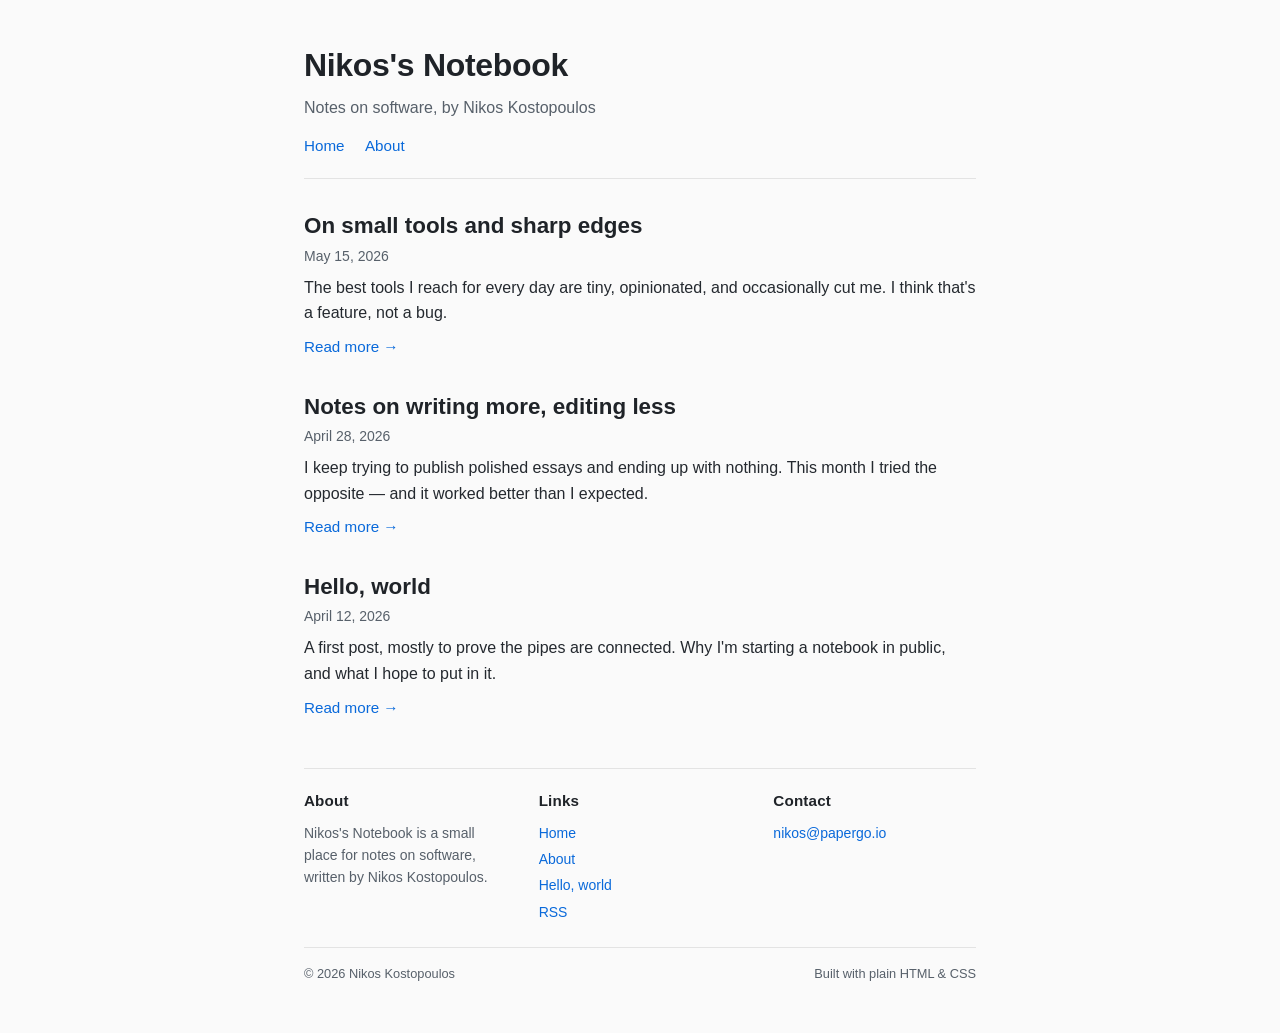
==== index.html @ 186a336c "team-workflow: /tmp/roundhouse-jobrun-b53496a9-b6eb-42e5-bb38-385f075d3ef9-6qhuyK/workspace/request." ====
<!DOCTYPE html>
<html lang="en">
<head>
  <meta charset="UTF-8">
  <meta name="viewport" content="width=device-width, initial-scale=1.0">
  <title>Nikos's Notebook</title>
  <meta name="description" content="Notes on software, by Nikos Kostopoulos">
  <link rel="stylesheet" href="styles.css">
</head>
<body>
  <div class="page">
    <header class="site-header">
      <h1 class="site-title"><a href="index.html">Nikos's Notebook</a></h1>
      <p class="tagline">Notes on software, by Nikos Kostopoulos</p>
      <nav class="site-nav" aria-label="Primary">
        <a href="index.html">Home</a>
        <a href="about.html">About</a>
      </nav>
    </header>

    <main>
      <ul class="post-list">
        <li>
          <article class="post-summary">
            <h2><a href="posts/third-post.html">On small tools and sharp edges</a></h2>
            <time class="post-meta" datetime="2026-05-15">May 15, 2026</time>
            <p class="post-excerpt">
              The best tools I reach for every day are tiny, opinionated, and occasionally
              cut me. I think that's a feature, not a bug.
            </p>
            <a class="read-more" href="posts/third-post.html">Read more →</a>
          </article>
        </li>
        <li>
          <article class="post-summary">
            <h2><a href="posts/second-post.html">Notes on writing more, editing less</a></h2>
            <time class="post-meta" datetime="2026-04-28">April 28, 2026</time>
            <p class="post-excerpt">
              I keep trying to publish polished essays and ending up with nothing. This
              month I tried the opposite — and it worked better than I expected.
            </p>
            <a class="read-more" href="posts/second-post.html">Read more →</a>
          </article>
        </li>
        <li>
          <article class="post-summary">
            <h2><a href="posts/hello-world.html">Hello, world</a></h2>
            <time class="post-meta" datetime="2026-04-12">April 12, 2026</time>
            <p class="post-excerpt">
              A first post, mostly to prove the pipes are connected. Why I'm starting a
              notebook in public, and what I hope to put in it.
            </p>
            <a class="read-more" href="posts/hello-world.html">Read more →</a>
          </article>
        </li>
      </ul>
    </main>

    <footer class="site-footer">
      <div class="footer-columns">
        <section class="footer-col footer-about">
          <h3>About</h3>
          <p>Nikos's Notebook is a small place for notes on software, written by Nikos Kostopoulos.</p>
        </section>

        <nav class="footer-col footer-links" aria-label="Footer">
          <h3>Links</h3>
          <ul>
            <li><a href="index.html">Home</a></li>
            <li><a href="about.html">About</a></li>
            <li><a href="posts/hello-world.html">Hello, world</a></li>
            <li><a href="feed.xml">RSS</a></li>
          </ul>
        </nav>

        <address class="footer-col footer-contact">
          <h3>Contact</h3>
          <a href="mailto:nikos@papergo.io">nikos@papergo.io</a>
        </address>
      </div>

      <div class="footer-bottom">
        <p class="copyright">© 2026 Nikos Kostopoulos</p>
        <p class="footer-built">Built with plain HTML &amp; CSS</p>
      </div>
    </footer>
  </div>
</body>
</html>
---- styles.css ----
/* ---- Reset & base ---- */
*,
*::before,
*::after {
  box-sizing: border-box;
}

html {
  font-size: 16px;
  -webkit-text-size-adjust: 100%;
}

body {
  margin: 0;
  font-family: -apple-system, BlinkMacSystemFont, "Segoe UI", Roboto,
    "Helvetica Neue", Arial, sans-serif;
  line-height: 1.6;
  color: #1f2328;
  background: #fafafa;
}

/* ---- Layout ---- */
.page {
  max-width: 720px;
  margin: 0 auto;
  padding: 1.5rem 1rem 2.5rem;
}

.site-header {
  border-bottom: 1px solid #e3e3e3;
  margin-bottom: 2rem;
  padding-bottom: 1.25rem;
}

.site-header .site-title {
  margin: 0 0 0.25rem;
  font-size: 1.75rem;
  letter-spacing: -0.01em;
}

.site-header .site-title a {
  color: inherit;
  text-decoration: none;
}

.site-header .tagline {
  margin: 0 0 0.75rem;
  color: #57606a;
  font-size: 1rem;
}

.site-nav a {
  color: #0969da;
  text-decoration: none;
  font-size: 0.95rem;
}

.site-nav a:hover,
.site-nav a:focus {
  text-decoration: underline;
}

/* ---- Home: post list ---- */
.post-list {
  list-style: none;
  margin: 0;
  padding: 0;
}

.post-list > li + li {
  margin-top: 2rem;
}

.post-summary h2 {
  margin: 0 0 0.25rem;
  font-size: 1.4rem;
  line-height: 1.3;
}

.post-summary h2 a {
  color: #1f2328;
  text-decoration: none;
}

.post-summary h2 a:hover,
.post-summary h2 a:focus {
  color: #0969da;
  text-decoration: underline;
}

.post-meta {
  display: block;
  color: #57606a;
  font-size: 0.875rem;
  margin-bottom: 0.5rem;
}

.post-excerpt {
  margin: 0 0 0.5rem;
  color: #24292f;
}

.read-more {
  font-size: 0.95rem;
  color: #0969da;
  text-decoration: none;
}

.read-more:hover,
.read-more:focus {
  text-decoration: underline;
}

/* ---- Post page ---- */
.post-full header {
  margin-bottom: 1.5rem;
}

.post-full h1 {
  margin: 0 0 0.25rem;
  font-size: 1.9rem;
  line-height: 1.25;
  letter-spacing: -0.01em;
}

.post-full p {
  margin: 0 0 1rem;
}

.back-link {
  display: inline-block;
  margin-top: 1.5rem;
  color: #0969da;
  text-decoration: none;
  font-size: 0.95rem;
}

.back-link:hover,
.back-link:focus {
  text-decoration: underline;
}

/* ---- Footer ---- */
.site-footer {
  margin-top: 3rem;
  padding-top: 1.25rem;
  border-top: 1px solid #e3e3e3;
  color: #57606a;
  font-size: 0.875rem;
}

.site-footer a {
  color: #0969da;
  text-decoration: none;
}

.site-footer a:hover,
.site-footer a:focus {
  text-decoration: underline;
}

.site-footer .copyright {
  margin: 0.25rem 0 0;
  font-size: 0.8rem;
}

/* ---- Wider screens ---- */
@media (min-width: 640px) {
  .page {
    padding: 2.5rem 1.5rem 3rem;
  }

  .site-header .site-title {
    font-size: 2rem;
  }

  .post-full h1 {
    font-size: 2.25rem;
  }
}

/* ---- Rich footer (home page) ---- */
.footer-columns {
  display: flex;
  flex-direction: column;
  gap: 1.5rem;
  margin-bottom: 1.5rem;
}

.footer-col h3 {
  margin: 0 0 0.5rem;
  font-size: 0.95rem;
  color: #1f2328;
  letter-spacing: 0.01em;
}

.footer-col p {
  margin: 0;
}

.footer-contact {
  font-style: normal;
}

.footer-links ul {
  list-style: none;
  margin: 0;
  padding: 0;
}

.footer-links li + li {
  margin-top: 0.25rem;
}

.footer-bottom {
  display: flex;
  flex-direction: column;
  gap: 0.25rem;
  padding-top: 1rem;
  border-top: 1px solid #e3e3e3;
}

.footer-built {
  margin: 0;
  font-size: 0.8rem;
  color: #57606a;
}

.footer-bottom .copyright {
  margin: 0;
}

@media (min-width: 720px) {
  .footer-columns {
    flex-direction: row;
    gap: 2rem;
    align-items: flex-start;
  }

  .footer-col {
    flex: 1 1 0;
    min-width: 0;
  }

  .footer-bottom {
    flex-direction: row;
    justify-content: space-between;
    align-items: center;
  }
}

/* ---- Site nav spacing (multiple links) ---- */
.site-nav a + a {
  margin-left: 1rem;
}

/* ---- About page ---- */
.about-page h1 {
  margin: 0 0 0.75rem;
  font-size: 1.9rem;
  line-height: 1.25;
  letter-spacing: -0.01em;
}

.about-page p {
  margin: 0 0 1rem;
  color: #24292f;
}

.about-section {
  margin-top: 1.75rem;
}

.about-section h2 {
  margin: 0 0 0.5rem;
  font-size: 1.25rem;
  line-height: 1.3;
  color: #1f2328;
}

.about-links {
  list-style: none;
  margin: 0;
  padding: 0;
}

.about-links li + li {
  margin-top: 0.25rem;
}

.about-links a {
  color: #0969da;
  text-decoration: none;
}

.about-links a:hover,
.about-links a:focus {
  text-decoration: underline;
}

@media (min-width: 640px) {
  .about-page h1 {
    font-size: 2.25rem;
  }
}
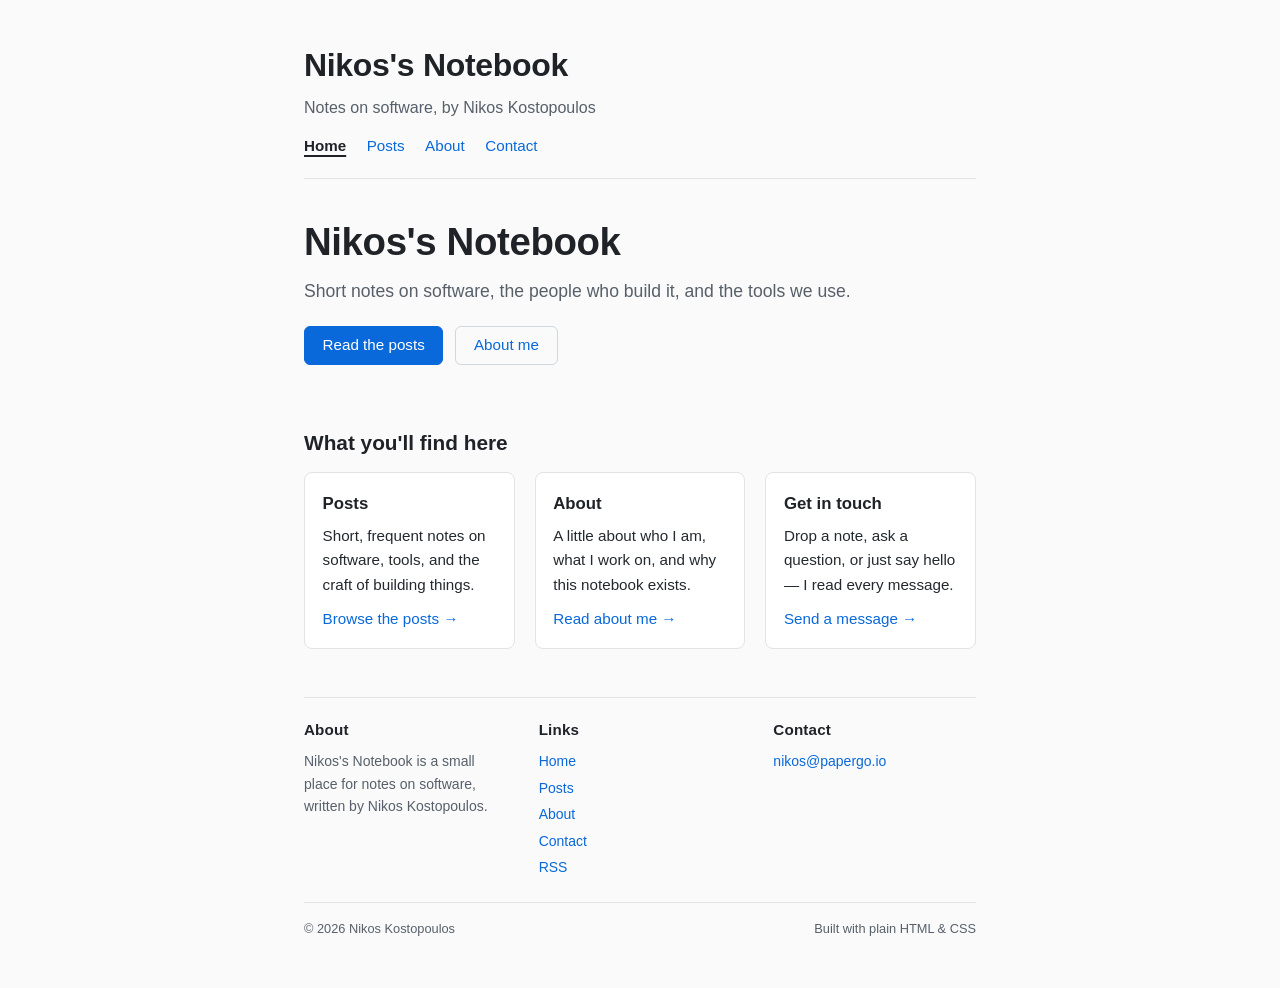
==== commit 2952480e: "team-workflow: /tmp/roundhouse-jobrun-052f028b-e405-4379-8738-e2279017b246-WHMHX4/workspace/request." ====
--- a/index.html
+++ b/index.html
@@ -13,47 +13,43 @@
       <h1 class="site-title"><a href="index.html">Nikos's Notebook</a></h1>
       <p class="tagline">Notes on software, by Nikos Kostopoulos</p>
       <nav class="site-nav" aria-label="Primary">
-        <a href="index.html">Home</a>
+        <a class="is-current" href="index.html" aria-current="page">Home</a>
+        <a href="posts.html">Posts</a>
         <a href="about.html">About</a>
+        <a href="communication.html">Contact</a>
       </nav>
     </header>
 
     <main>
-      <ul class="post-list">
-        <li>
-          <article class="post-summary">
-            <h2><a href="posts/third-post.html">On small tools and sharp edges</a></h2>
-            <time class="post-meta" datetime="2026-05-15">May 15, 2026</time>
-            <p class="post-excerpt">
-              The best tools I reach for every day are tiny, opinionated, and occasionally
-              cut me. I think that's a feature, not a bug.
-            </p>
-            <a class="read-more" href="posts/third-post.html">Read more →</a>
-          </article>
-        </li>
-        <li>
-          <article class="post-summary">
-            <h2><a href="posts/second-post.html">Notes on writing more, editing less</a></h2>
-            <time class="post-meta" datetime="2026-04-28">April 28, 2026</time>
-            <p class="post-excerpt">
-              I keep trying to publish polished essays and ending up with nothing. This
-              month I tried the opposite — and it worked better than I expected.
-            </p>
-            <a class="read-more" href="posts/second-post.html">Read more →</a>
-          </article>
-        </li>
-        <li>
-          <article class="post-summary">
-            <h2><a href="posts/hello-world.html">Hello, world</a></h2>
-            <time class="post-meta" datetime="2026-04-12">April 12, 2026</time>
-            <p class="post-excerpt">
-              A first post, mostly to prove the pipes are connected. Why I'm starting a
-              notebook in public, and what I hope to put in it.
-            </p>
-            <a class="read-more" href="posts/hello-world.html">Read more →</a>
-          </article>
-        </li>
-      </ul>
+      <section class="hero">
+        <h1>Nikos's Notebook</h1>
+        <p class="hero-subhead">Short notes on software, the people who build it, and the tools we use.</p>
+        <p class="hero-ctas">
+          <a class="btn btn-primary" href="posts.html">Read the posts</a>
+          <a class="btn btn-secondary" href="about.html">About me</a>
+        </p>
+      </section>
+
+      <section class="landing-highlights">
+        <h2>What you'll find here</h2>
+        <ul class="card-grid">
+          <li class="card">
+            <h3>Posts</h3>
+            <p>Short, frequent notes on software, tools, and the craft of building things.</p>
+            <a class="card-link" href="posts.html">Browse the posts →</a>
+          </li>
+          <li class="card">
+            <h3>About</h3>
+            <p>A little about who I am, what I work on, and why this notebook exists.</p>
+            <a class="card-link" href="about.html">Read about me →</a>
+          </li>
+          <li class="card">
+            <h3>Get in touch</h3>
+            <p>Drop a note, ask a question, or just say hello — I read every message.</p>
+            <a class="card-link" href="communication.html">Send a message →</a>
+          </li>
+        </ul>
+      </section>
     </main>
 
     <footer class="site-footer">
@@ -67,8 +63,9 @@
           <h3>Links</h3>
           <ul>
             <li><a href="index.html">Home</a></li>
+            <li><a href="posts.html">Posts</a></li>
             <li><a href="about.html">About</a></li>
-            <li><a href="posts/hello-world.html">Hello, world</a></li>
+            <li><a href="communication.html">Contact</a></li>
             <li><a href="feed.xml">RSS</a></li>
           </ul>
         </nav>
--- a/styles.css
+++ b/styles.css
@@ -303,3 +303,283 @@
     font-size: 2.25rem;
   }
 }
+
+/* ---- Current-page nav indicator ---- */
+.site-nav a.is-current,
+.site-nav a[aria-current="page"] {
+  color: #1f2328;
+  font-weight: 600;
+  text-decoration: underline;
+  text-underline-offset: 4px;
+  text-decoration-thickness: 2px;
+}
+
+/* ---- Landing page: hero ---- */
+.hero {
+  margin: 0 0 2.5rem;
+  padding: 0.5rem 0 1.5rem;
+}
+
+.hero h1 {
+  margin: 0 0 0.75rem;
+  font-size: 2rem;
+  line-height: 1.2;
+  letter-spacing: -0.01em;
+}
+
+.hero .hero-subhead {
+  margin: 0 0 1.25rem;
+  color: #57606a;
+  font-size: 1.1rem;
+  max-width: 38rem;
+}
+
+.hero .hero-ctas {
+  margin: 0;
+  display: flex;
+  flex-direction: column;
+  gap: 0.5rem;
+  align-items: stretch;
+}
+
+.hero .btn {
+  display: inline-block;
+  text-align: center;
+  padding: 0.6rem 1.1rem;
+  border-radius: 6px;
+  font-size: 0.95rem;
+  text-decoration: none;
+  border: 1px solid transparent;
+  line-height: 1.2;
+}
+
+.hero .btn-primary {
+  background: #0969da;
+  color: #ffffff;
+  border-color: #0969da;
+}
+
+.hero .btn-primary:hover,
+.hero .btn-primary:focus {
+  background: #0860c2;
+  border-color: #0860c2;
+  text-decoration: none;
+}
+
+.hero .btn-secondary {
+  background: transparent;
+  color: #0969da;
+  border-color: #d0d7de;
+}
+
+.hero .btn-secondary:hover,
+.hero .btn-secondary:focus {
+  border-color: #0969da;
+  text-decoration: none;
+}
+
+/* ---- Landing page: highlight cards ---- */
+.landing-highlights {
+  margin: 0 0 1rem;
+}
+
+.landing-highlights h2 {
+  margin: 0 0 1rem;
+  font-size: 1.3rem;
+  line-height: 1.3;
+}
+
+.card-grid {
+  list-style: none;
+  margin: 0;
+  padding: 0;
+  display: grid;
+  grid-template-columns: 1fr;
+  gap: 1rem;
+}
+
+.card {
+  border: 1px solid #e3e3e3;
+  border-radius: 8px;
+  padding: 1.1rem 1.1rem 1rem;
+  background: #ffffff;
+}
+
+.card h3 {
+  margin: 0 0 0.4rem;
+  font-size: 1.05rem;
+  color: #1f2328;
+}
+
+.card p {
+  margin: 0 0 0.6rem;
+  color: #24292f;
+  font-size: 0.95rem;
+}
+
+.card-link {
+  color: #0969da;
+  text-decoration: none;
+  font-size: 0.95rem;
+}
+
+.card-link:hover,
+.card-link:focus {
+  text-decoration: underline;
+}
+
+/* ---- Posts page heading ---- */
+.page-title {
+  margin: 0 0 1.25rem;
+  font-size: 1.6rem;
+  line-height: 1.25;
+  letter-spacing: -0.01em;
+}
+
+/* ---- Contact page ---- */
+.contact-page h1 {
+  margin: 0 0 0.75rem;
+  font-size: 1.9rem;
+  line-height: 1.25;
+  letter-spacing: -0.01em;
+}
+
+.contact-page > p {
+  margin: 0 0 1.25rem;
+  color: #24292f;
+}
+
+.contact-form {
+  display: flex;
+  flex-direction: column;
+  gap: 0.9rem;
+  width: 100%;
+  max-width: 36rem;
+  margin: 0 0 1.5rem;
+}
+
+.contact-form .form-row {
+  display: flex;
+  flex-direction: column;
+  gap: 0.3rem;
+}
+
+.contact-form label {
+  font-size: 0.9rem;
+  color: #1f2328;
+  font-weight: 600;
+}
+
+.contact-form input,
+.contact-form textarea {
+  width: 100%;
+  font: inherit;
+  color: inherit;
+  padding: 0.55rem 0.7rem;
+  border: 1px solid #d0d7de;
+  border-radius: 6px;
+  background: #ffffff;
+  line-height: 1.4;
+}
+
+.contact-form textarea {
+  resize: vertical;
+  min-height: 7rem;
+}
+
+.contact-form input:focus,
+.contact-form textarea:focus {
+  outline: 2px solid #0969da;
+  outline-offset: 1px;
+  border-color: #0969da;
+}
+
+.contact-form .form-actions {
+  margin-top: 0.25rem;
+}
+
+.contact-form button {
+  font: inherit;
+  padding: 0.6rem 1.1rem;
+  border-radius: 6px;
+  border: 1px solid #0969da;
+  background: #0969da;
+  color: #ffffff;
+  cursor: pointer;
+  line-height: 1.2;
+}
+
+.contact-form button:hover,
+.contact-form button:focus {
+  background: #0860c2;
+  border-color: #0860c2;
+}
+
+.contact-form .form-note {
+  margin: 0.25rem 0 0;
+  font-size: 0.85rem;
+  color: #57606a;
+}
+
+.channels {
+  margin-top: 2rem;
+}
+
+.channels h2 {
+  margin: 0 0 0.5rem;
+  font-size: 1.25rem;
+  line-height: 1.3;
+  color: #1f2328;
+}
+
+.channels ul {
+  list-style: none;
+  margin: 0;
+  padding: 0;
+}
+
+.channels li + li {
+  margin-top: 0.25rem;
+}
+
+.channels a {
+  color: #0969da;
+  text-decoration: none;
+}
+
+.channels a:hover,
+.channels a:focus {
+  text-decoration: underline;
+}
+
+/* ---- Landing/contact: wider screens ---- */
+@media (min-width: 640px) {
+  .hero h1 {
+    font-size: 2.4rem;
+  }
+
+  .hero .hero-ctas {
+    flex-direction: row;
+    align-items: center;
+    gap: 0.75rem;
+  }
+
+  .hero .btn {
+    display: inline-block;
+  }
+
+  .contact-page h1 {
+    font-size: 2.25rem;
+  }
+
+  .page-title {
+    font-size: 1.9rem;
+  }
+}
+
+@media (min-width: 720px) {
+  .card-grid {
+    grid-template-columns: repeat(3, 1fr);
+    gap: 1.25rem;
+  }
+}
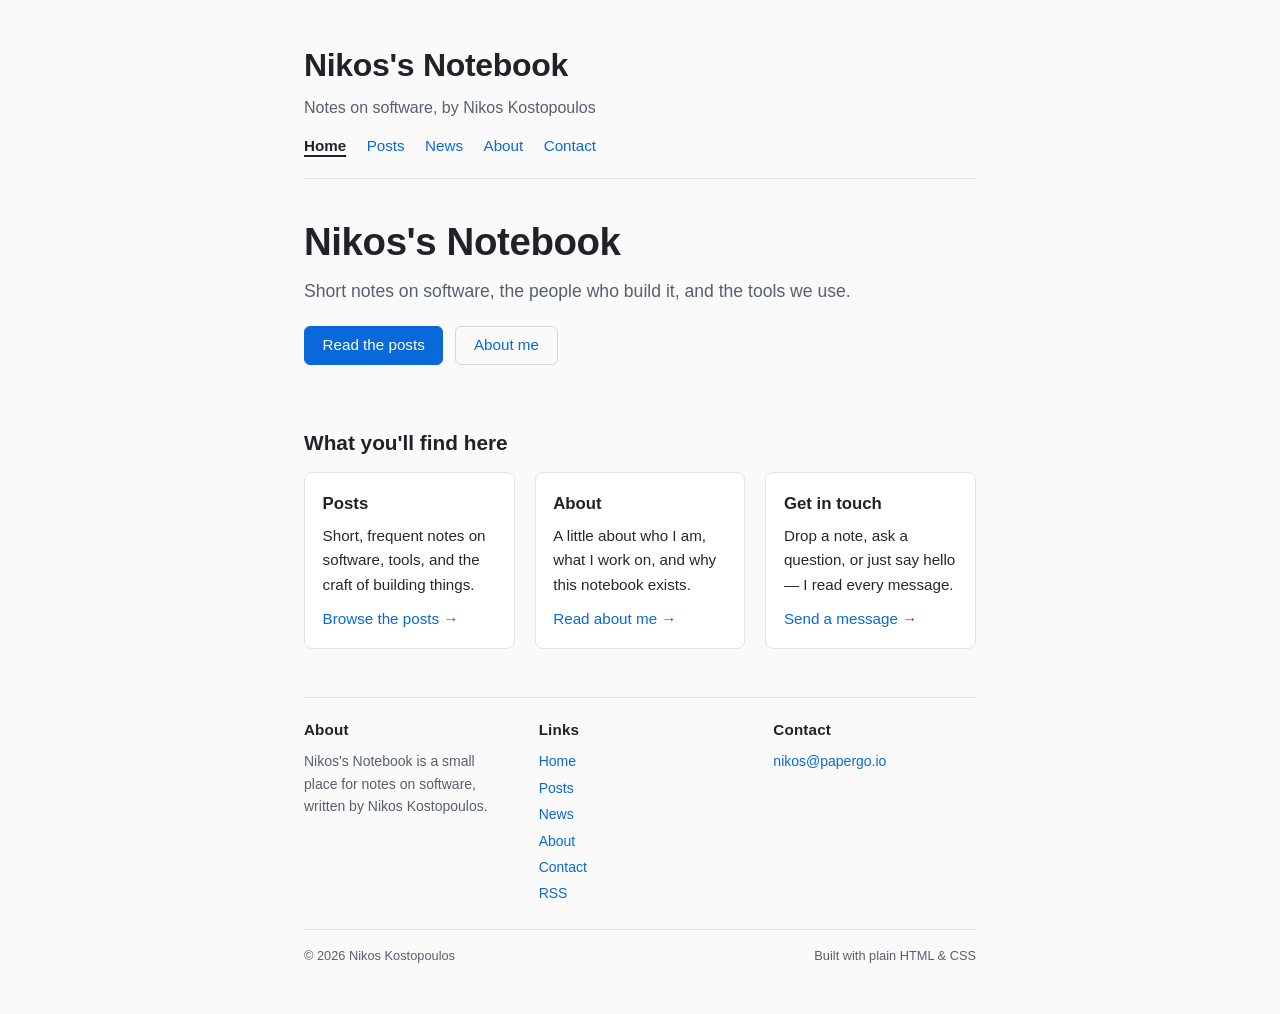
==== commit 053cf597: "team-workflow: /tmp/roundhouse-jobrun-75279096-d839-4c3e-a75e-3244b73fe94f-nVZmKs/workspace/request." ====
--- a/index.html
+++ b/index.html
@@ -15,6 +15,7 @@
       <nav class="site-nav" aria-label="Primary">
         <a class="is-current" href="index.html" aria-current="page">Home</a>
         <a href="posts.html">Posts</a>
+        <a href="news.html">News</a>
         <a href="about.html">About</a>
         <a href="communication.html">Contact</a>
       </nav>
@@ -64,6 +65,7 @@
           <ul>
             <li><a href="index.html">Home</a></li>
             <li><a href="posts.html">Posts</a></li>
+            <li><a href="news.html">News</a></li>
             <li><a href="about.html">About</a></li>
             <li><a href="communication.html">Contact</a></li>
             <li><a href="feed.xml">RSS</a></li>
--- a/styles.css
+++ b/styles.css
@@ -583,3 +583,157 @@
     gap: 1.25rem;
   }
 }
+
+/* ---- News page ---- */
+.news-page h1 {
+  margin: 0 0 0.75rem;
+  font-size: 1.9rem;
+  line-height: 1.25;
+  letter-spacing: -0.01em;
+}
+
+.news-page .news-lead {
+  margin: 0 0 1.5rem;
+  color: #57606a;
+  font-size: 1.05rem;
+  max-width: 38rem;
+}
+
+/* ---- News: category chip bar ---- */
+.news-filter {
+  margin: 0 0 1.75rem;
+}
+
+.news-categories {
+  list-style: none;
+  margin: 0;
+  padding: 0;
+  display: flex;
+  flex-wrap: wrap;
+  gap: 0.5rem;
+}
+
+.news-categories li {
+  margin: 0;
+}
+
+.news-chip {
+  display: inline-block;
+  padding: 0.35rem 0.8rem;
+  border-radius: 999px;
+  border: 1px solid #d0d7de;
+  background: #ffffff;
+  color: #0969da;
+  text-decoration: none;
+  font-size: 0.875rem;
+  line-height: 1.2;
+}
+
+.news-chip:hover,
+.news-chip:focus {
+  border-color: #0969da;
+  background: #f6f8fa;
+  text-decoration: none;
+}
+
+.news-chip.is-current,
+.news-chip[aria-current="true"] {
+  background: #0969da;
+  border-color: #0969da;
+  color: #ffffff;
+  font-weight: 600;
+}
+
+/* ---- News: sections & lists ---- */
+.news-all {
+  display: block;
+}
+
+.news-section {
+  margin: 0 0 2.25rem;
+  scroll-margin-top: 1rem;
+}
+
+.news-section h2 {
+  margin: 0 0 0.85rem;
+  font-size: 1.3rem;
+  line-height: 1.3;
+  color: #1f2328;
+  padding-bottom: 0.4rem;
+  border-bottom: 1px solid #e3e3e3;
+}
+
+.news-list {
+  display: grid;
+  grid-template-columns: 1fr;
+  gap: 0.9rem;
+}
+
+.news-item {
+  position: relative;
+  border: 1px solid #e3e3e3;
+  border-radius: 8px;
+  padding: 0.9rem 1rem 0.95rem;
+  background: #ffffff;
+  display: flex;
+  flex-direction: column;
+  gap: 0.3rem;
+}
+
+.news-item time {
+  color: #57606a;
+  font-size: 0.8rem;
+  letter-spacing: 0.01em;
+}
+
+.news-item h3 {
+  margin: 0;
+  font-size: 1.05rem;
+  line-height: 1.3;
+  color: #1f2328;
+}
+
+.news-item p {
+  margin: 0;
+  color: #24292f;
+  font-size: 0.95rem;
+}
+
+.news-item .news-link {
+  align-self: flex-start;
+  color: #0969da;
+  text-decoration: none;
+  font-size: 0.9rem;
+}
+
+.news-item .news-link:hover,
+.news-item .news-link:focus {
+  text-decoration: underline;
+}
+
+.news-cat-tag {
+  align-self: flex-start;
+  margin-top: 0.15rem;
+  padding: 0.1rem 0.55rem;
+  border-radius: 999px;
+  background: #f6f8fa;
+  border: 1px solid #e3e3e3;
+  color: #57606a;
+  font-size: 0.75rem;
+  letter-spacing: 0.02em;
+  line-height: 1.4;
+}
+
+/* ---- News: wider screens ---- */
+@media (min-width: 640px) {
+  .news-page h1 {
+    font-size: 2.25rem;
+  }
+}
+
+@media (min-width: 720px) {
+  .news-list {
+    grid-template-columns: repeat(2, 1fr);
+    gap: 1rem;
+  }
+}
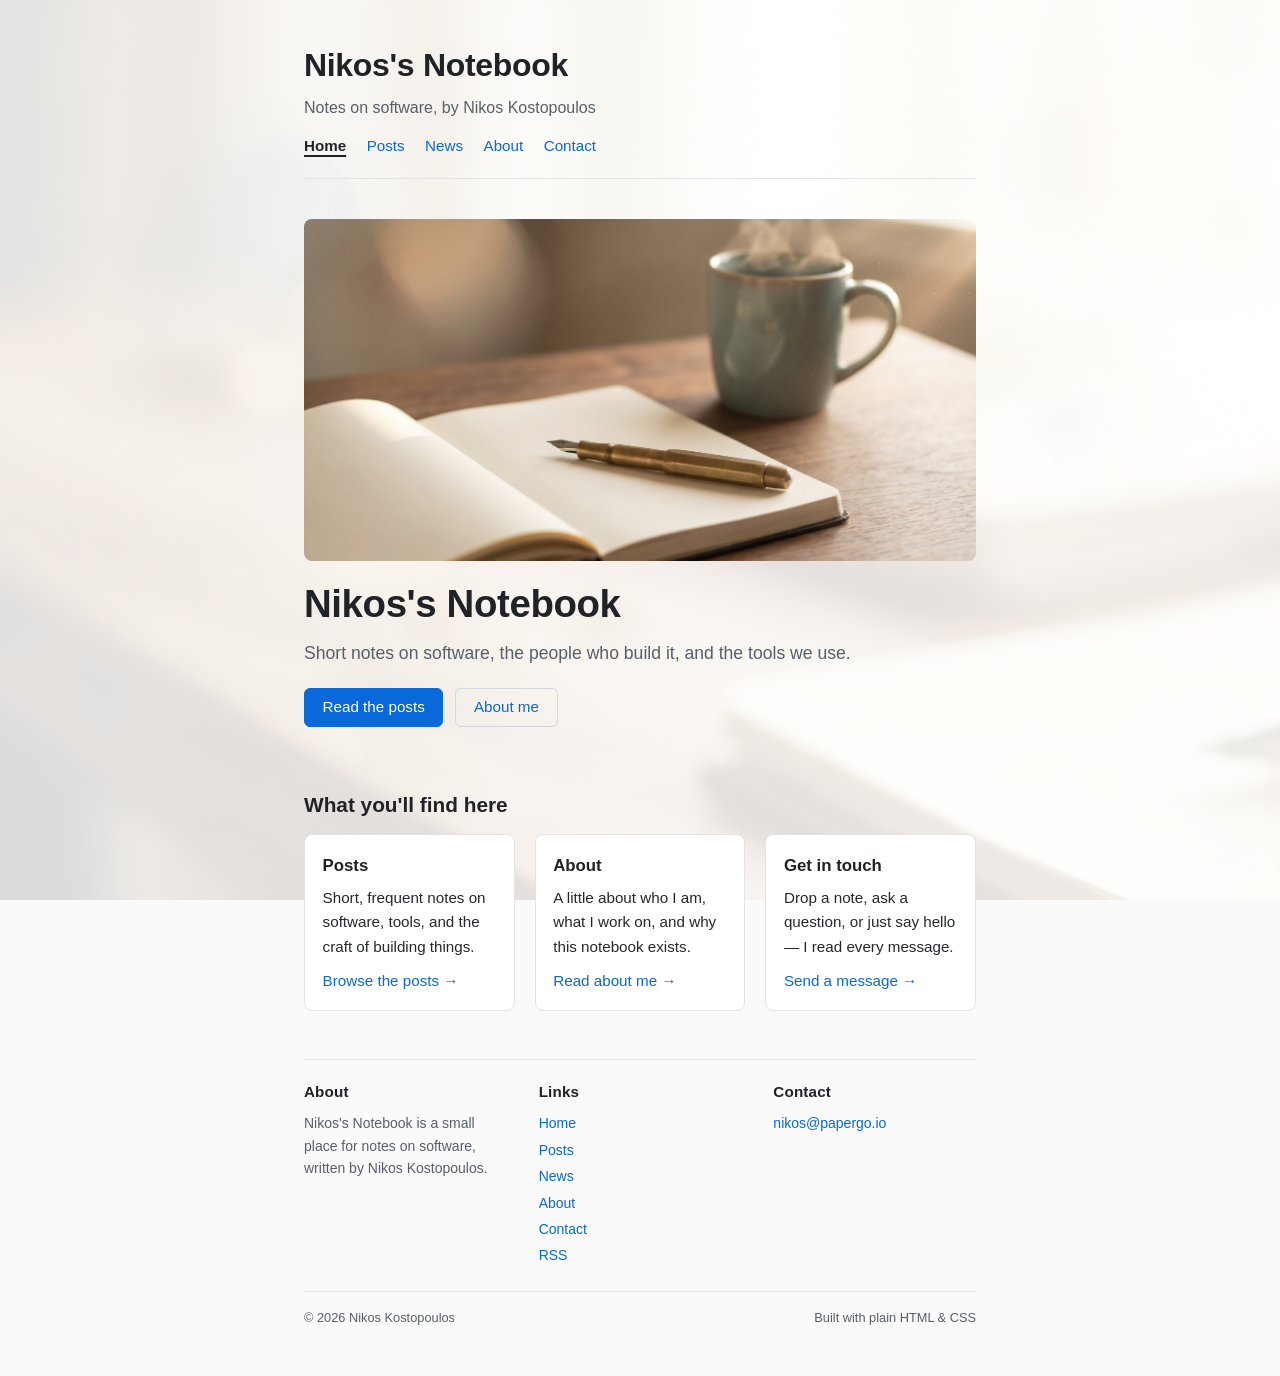
==== commit 98bdcbbd: "team-workflow: /tmp/roundhouse-jobrun-1c250eb3-10a7-4e61-9b37-9b9a593e7acc-AciBTh/workspace/request." ====
--- a/index.html
+++ b/index.html
@@ -23,6 +23,7 @@
 
     <main>
       <section class="hero">
+        <img class="hero-image" src="assets/hero.png" alt="" loading="eager" decoding="async" />
         <h1>Nikos's Notebook</h1>
         <p class="hero-subhead">Short notes on software, the people who build it, and the tools we use.</p>
         <p class="hero-ctas">
--- a/styles.css
+++ b/styles.css
@@ -737,3 +737,147 @@
     gap: 1rem;
   }
 }
+
+/* ---- News: tag index (cross-cutting tag axis) ---- */
+.news-tag-index {
+  margin: 0 0 1.75rem;
+  padding: 0.85rem 1rem 0.95rem;
+  border: 1px solid #e3e3e3;
+  border-radius: 8px;
+  background: #ffffff;
+}
+
+.news-tag-index h2 {
+  margin: 0 0 0.55rem;
+  font-size: 0.95rem;
+  line-height: 1.3;
+  color: #1f2328;
+  letter-spacing: 0.01em;
+}
+
+.news-tag-index ul {
+  list-style: none;
+  margin: 0;
+  padding: 0;
+  display: flex;
+  flex-wrap: wrap;
+  gap: 0.4rem;
+}
+
+.news-tag-index li {
+  margin: 0;
+}
+
+.news-tag-index a {
+  display: inline-block;
+  padding: 0.3rem 0.75rem;
+  border-radius: 999px;
+  border: 1px solid #d0d7de;
+  background: transparent;
+  color: #0969da;
+  text-decoration: none;
+  font-size: 0.8rem;
+  line-height: 1.2;
+}
+
+.news-tag-index a:hover,
+.news-tag-index a:focus {
+  border-color: #0969da;
+  background: #f6f8fa;
+  text-decoration: none;
+}
+
+/* ---- News: per-entry tag list ---- */
+.news-tags {
+  list-style: none;
+  margin: 0.25rem 0 0;
+  padding: 0;
+  display: inline-flex;
+  flex-wrap: wrap;
+  gap: 0.35rem;
+  align-self: flex-start;
+  max-width: 100%;
+}
+
+.news-tags li {
+  margin: 0;
+}
+
+.news-tag {
+  display: inline-block;
+  padding: 0.1rem 0.55rem;
+  border-radius: 999px;
+  background: #f0f3f6;
+  color: #57606a;
+  text-decoration: none;
+  font-size: 0.75rem;
+  line-height: 1.5;
+  letter-spacing: 0.01em;
+}
+
+.news-tag:hover,
+.news-tag:focus {
+  background: #e4eaf0;
+  color: #1f2328;
+  text-decoration: none;
+}
+
+/* Help in-article tag anchors land below the sticky header room */
+.news-item[id^="tag-"],
+.news-tag[id^="tag-"] {
+  scroll-margin-top: 1rem;
+}
+
+/* ---- Hero image (home page) ----
+   Decorative image at the top of the hero section. Sized to fit the hero
+   container and crop to a friendly aspect via object-fit. Border-radius and
+   spacing match the rest of the site (8px corners, modest gutter). */
+.hero-image {
+  display: block;
+  width: 100%;
+  max-width: 100%;
+  max-height: clamp(220px, 38vh, 420px);
+  object-fit: cover;
+  border-radius: 8px;
+  margin-bottom: 1.25rem;
+}
+
+/* ---- Site-wide background ----
+   A faint version of the background photo sits behind every page. A near-
+   opaque white overlay (alpha 0.86) is layered on top via linear-gradient so
+   that body text in #1f2328 stays comfortably above WCAG AA 4.5:1 contrast
+   (effective surface ≈ #f5f5f5–#ffffff depending on the underlying photo).
+   The image is fixed by default for a parallax-like feel, and the no-repeat
+   keeps it from tiling on tall pages. */
+body {
+  background-image:
+    linear-gradient(rgba(255, 255, 255, 0.86), rgba(255, 255, 255, 0.86)),
+    url('assets/background.png');
+  background-size: cover;
+  background-position: center top;
+  background-repeat: no-repeat;
+  background-attachment: fixed;
+}
+
+/* ---- Mobile responsiveness ----
+   At narrow widths, crop the hero image more aggressively (shorter cap) and
+   switch background-attachment to scroll. iOS Safari in particular has long-
+   standing jank with fixed backgrounds on touch devices, and a scroll
+   background avoids that. */
+@media (max-width: 719px) {
+  .hero-image {
+    max-height: clamp(160px, 32vh, 260px);
+  }
+
+  body {
+    background-attachment: scroll;
+  }
+}
+
+/* Honor touch / coarse-pointer devices regardless of width, since the fixed-
+   background jank is a pointer/hardware issue, not strictly a viewport one. */
+@media (hover: none) and (pointer: coarse) {
+  body {
+    background-attachment: scroll;
+  }
+}
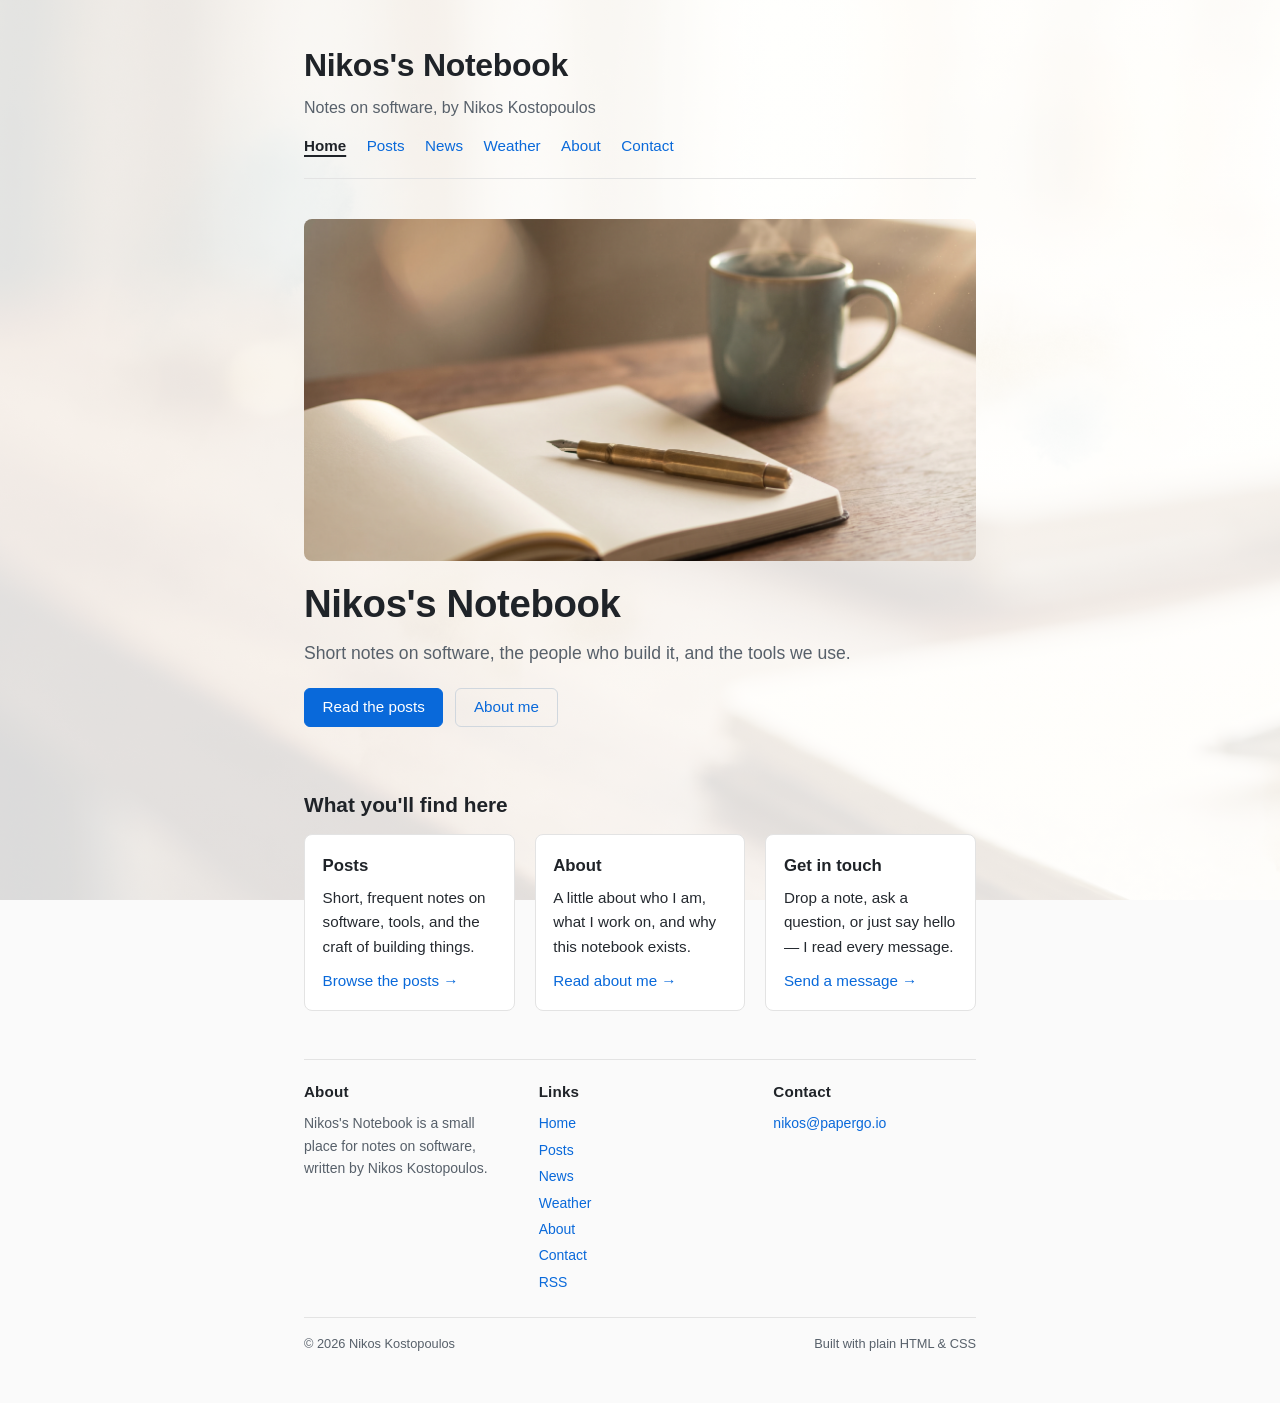
==== commit a236e115: "team-workflow: /tmp/roundhouse-jobrun-380ce430-1d86-42f6-8560-4a84918c394c-2z0BgG/workspace/request." ====
--- a/index.html
+++ b/index.html
@@ -16,6 +16,7 @@
         <a class="is-current" href="index.html" aria-current="page">Home</a>
         <a href="posts.html">Posts</a>
         <a href="news.html">News</a>
+        <a href="weather.html">Weather</a>
         <a href="about.html">About</a>
         <a href="communication.html">Contact</a>
       </nav>
@@ -67,6 +68,7 @@
             <li><a href="index.html">Home</a></li>
             <li><a href="posts.html">Posts</a></li>
             <li><a href="news.html">News</a></li>
+            <li><a href="weather.html">Weather</a></li>
             <li><a href="about.html">About</a></li>
             <li><a href="communication.html">Contact</a></li>
             <li><a href="feed.xml">RSS</a></li>
--- a/styles.css
+++ b/styles.css
@@ -881,3 +881,224 @@
     background-attachment: scroll;
   }
 }
+
+/* ---- Weather page ----
+   Static sample weather panel for Athens, GR. Single card for current
+   conditions plus a 5-day forecast row that stacks on narrow screens. */
+.weather-page h1 {
+  margin: 0 0 0.75rem;
+  font-size: 1.9rem;
+  line-height: 1.25;
+  letter-spacing: -0.01em;
+}
+
+.weather-page .weather-lead {
+  margin: 0 0 1.5rem;
+  color: #57606a;
+  font-size: 1.05rem;
+  max-width: 38rem;
+}
+
+/* ---- Weather: current conditions card ---- */
+.weather-now {
+  border: 1px solid #e3e3e3;
+  border-radius: 8px;
+  background: #ffffff;
+  padding: 1.25rem 1.25rem 1.1rem;
+  margin: 0 0 2rem;
+}
+
+.weather-now-head {
+  display: flex;
+  flex-wrap: wrap;
+  align-items: baseline;
+  justify-content: space-between;
+  gap: 0.5rem;
+  margin: 0 0 0.5rem;
+}
+
+.weather-now .weather-location {
+  margin: 0;
+  font-weight: 600;
+  color: #1f2328;
+  font-size: 1rem;
+  letter-spacing: 0.01em;
+}
+
+.weather-now .weather-date {
+  color: #57606a;
+  font-size: 0.875rem;
+}
+
+.weather-now .weather-temp {
+  margin: 0;
+  font-size: 3rem;
+  line-height: 1.05;
+  letter-spacing: -0.02em;
+  color: #1f2328;
+  font-weight: 600;
+}
+
+.weather-now .weather-condition {
+  margin: 0.25rem 0 1rem;
+  color: #24292f;
+  font-size: 1.05rem;
+}
+
+.weather-details {
+  display: grid;
+  grid-template-columns: repeat(2, minmax(0, 1fr));
+  gap: 0.75rem 1rem;
+  margin: 0;
+  padding-top: 0.85rem;
+  border-top: 1px solid #e3e3e3;
+}
+
+.weather-detail {
+  margin: 0;
+  display: flex;
+  flex-direction: column;
+  gap: 0.1rem;
+  min-width: 0;
+}
+
+.weather-detail dt {
+  margin: 0;
+  color: #57606a;
+  font-size: 0.8rem;
+  letter-spacing: 0.02em;
+  text-transform: uppercase;
+}
+
+.weather-detail dd {
+  margin: 0;
+  color: #1f2328;
+  font-size: 0.95rem;
+  font-weight: 600;
+}
+
+/* ---- Weather: 5-day forecast ---- */
+.weather-forecast {
+  margin: 0 0 1.5rem;
+}
+
+.weather-forecast h2 {
+  margin: 0 0 0.85rem;
+  font-size: 1.3rem;
+  line-height: 1.3;
+  color: #1f2328;
+}
+
+.weather-forecast-list {
+  list-style: none;
+  margin: 0;
+  padding: 0;
+  display: grid;
+  grid-template-columns: 1fr;
+  gap: 0.75rem;
+}
+
+.weather-day {
+  border: 1px solid #e3e3e3;
+  border-radius: 8px;
+  background: #ffffff;
+  padding: 0.85rem 0.9rem;
+  display: flex;
+  align-items: center;
+  justify-content: space-between;
+  gap: 0.75rem;
+  text-align: left;
+  min-width: 0;
+}
+
+.weather-day p {
+  margin: 0;
+  min-width: 0;
+}
+
+.weather-day .weather-day-name {
+  font-weight: 600;
+  color: #1f2328;
+  font-size: 0.95rem;
+  flex: 0 0 auto;
+  width: 2.5rem;
+}
+
+.weather-day .weather-day-icon {
+  font-size: 1.6rem;
+  line-height: 1;
+  flex: 0 0 auto;
+}
+
+.weather-day .weather-day-temps {
+  color: #1f2328;
+  font-size: 0.95rem;
+  font-variant-numeric: tabular-nums;
+  flex: 1 1 auto;
+  text-align: center;
+}
+
+.weather-day .weather-day-low {
+  color: #57606a;
+}
+
+.weather-day .weather-day-cond {
+  color: #57606a;
+  font-size: 0.85rem;
+  flex: 0 0 auto;
+  text-align: right;
+}
+
+/* ---- Weather: attribution ---- */
+.weather-attribution {
+  margin: 0 0 0.5rem;
+  color: #57606a;
+  font-size: 0.85rem;
+  font-style: italic;
+}
+
+/* ---- Weather: wider screens ----
+   On desktop, switch the forecast list to a 5-column row and stack each
+   day-card vertically so the icon sits above the temps for a compact look. */
+@media (min-width: 640px) {
+  .weather-page h1 {
+    font-size: 2.25rem;
+  }
+
+  .weather-now .weather-temp {
+    font-size: 3.5rem;
+  }
+
+  .weather-details {
+    grid-template-columns: repeat(4, minmax(0, 1fr));
+  }
+}
+
+@media (min-width: 720px) {
+  .weather-forecast-list {
+    grid-template-columns: repeat(5, 1fr);
+    gap: 0.75rem;
+  }
+
+  .weather-day {
+    flex-direction: column;
+    align-items: center;
+    justify-content: flex-start;
+    text-align: center;
+    gap: 0.35rem;
+    padding: 1rem 0.6rem;
+  }
+
+  .weather-day .weather-day-name {
+    width: auto;
+  }
+
+  .weather-day .weather-day-icon {
+    font-size: 2rem;
+  }
+
+  .weather-day .weather-day-temps,
+  .weather-day .weather-day-cond {
+    text-align: center;
+  }
+}
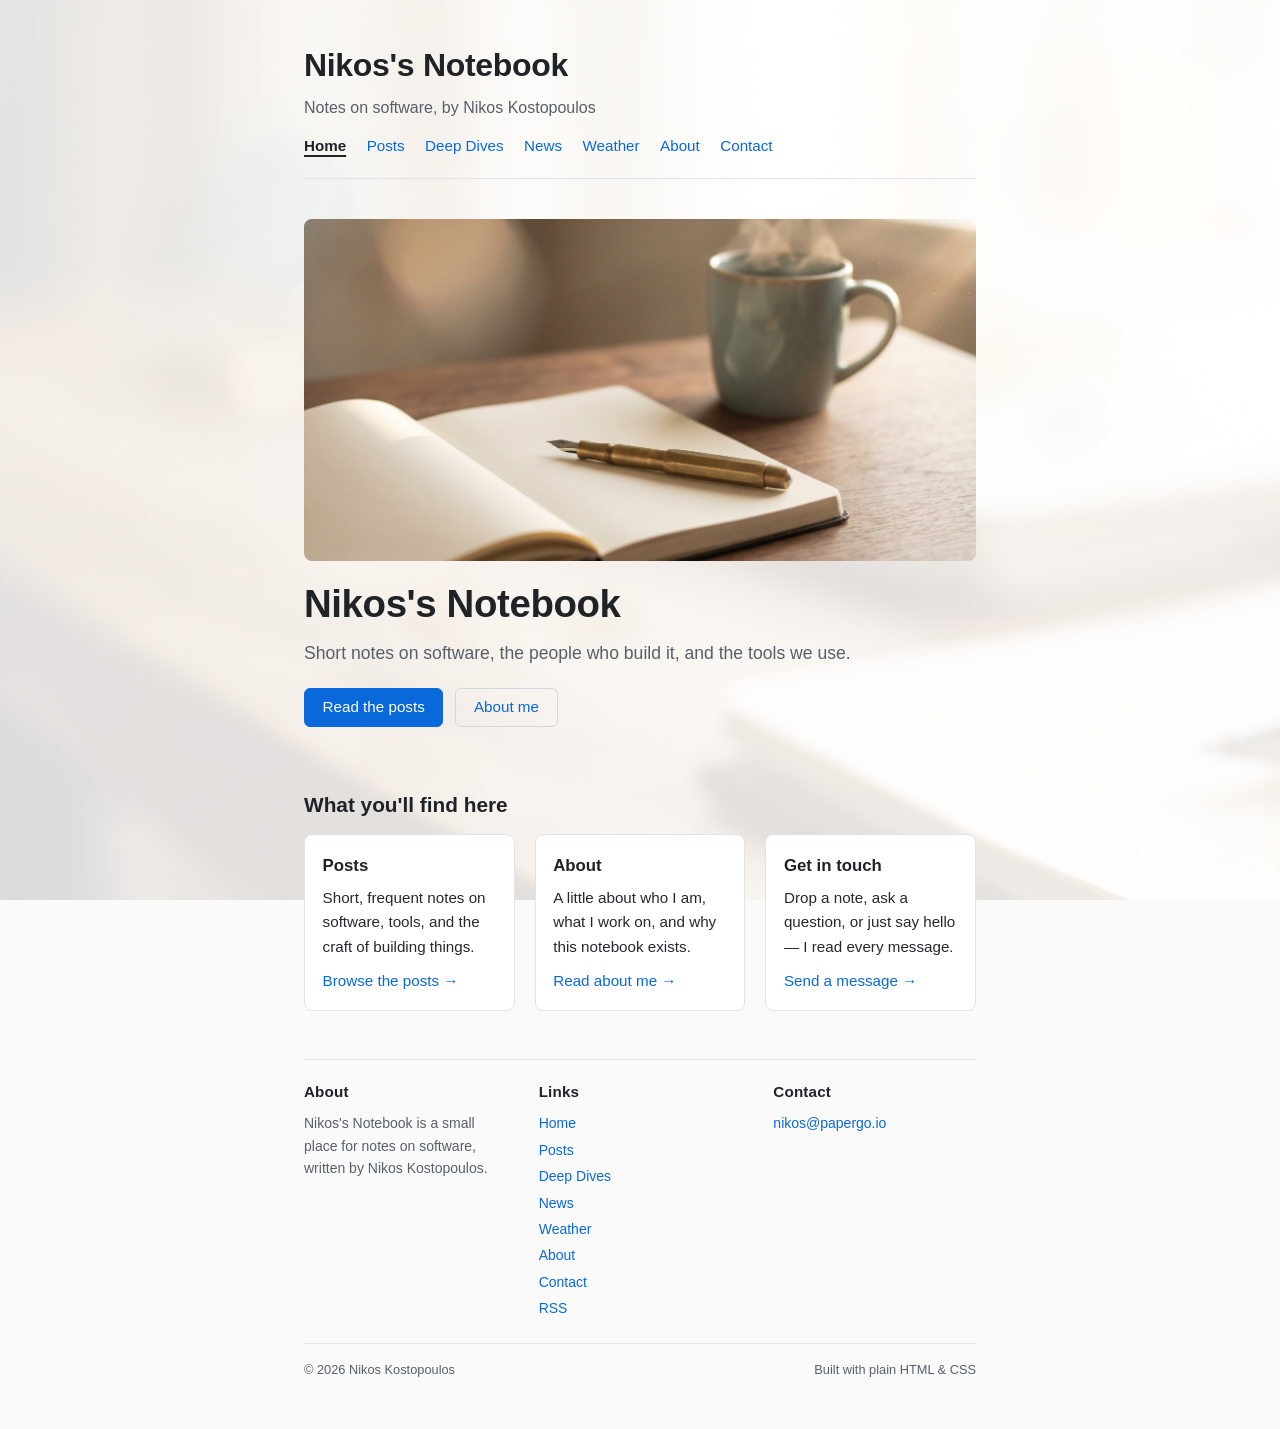
==== commit e2ba8cac: "team-workflow: /tmp/roundhouse-jobrun-6f7eedb8-d28c-4d55-baf0-47b6e4ac6fff-ngVb4n/workspace/request." ====
--- a/index.html
+++ b/index.html
@@ -15,6 +15,7 @@
       <nav class="site-nav" aria-label="Primary">
         <a class="is-current" href="index.html" aria-current="page">Home</a>
         <a href="posts.html">Posts</a>
+        <a href="deep-dives.html">Deep Dives</a>
         <a href="news.html">News</a>
         <a href="weather.html">Weather</a>
         <a href="about.html">About</a>
@@ -67,6 +68,7 @@
           <ul>
             <li><a href="index.html">Home</a></li>
             <li><a href="posts.html">Posts</a></li>
+            <li><a href="deep-dives.html">Deep Dives</a></li>
             <li><a href="news.html">News</a></li>
             <li><a href="weather.html">Weather</a></li>
             <li><a href="about.html">About</a></li>
--- a/styles.css
+++ b/styles.css
@@ -1102,3 +1102,26 @@
     text-align: center;
   }
 }
+
+/* ---- About image (about page) ----
+   Decorative still-life that leads the about page, sitting above the H1.
+   Sized to the reading width (720px) so it visually aligns with the article
+   body below, and capped in height so it does not dominate above the H1.
+   Border-radius (8px) and spacing mirror the home page .hero-image. */
+.about-image {
+  display: block;
+  width: 100%;
+  max-width: 560px;      /* narrower than the reading column on desktop */
+  max-height: 220px;     /* hard cap — image becomes a banner, not a hero */
+  height: auto;
+  object-fit: cover;
+  border-radius: 0.5rem;
+  margin: 0 auto 1.25rem; /* center it; gap before the H1 */
+}
+
+@media (max-width: 720px) {
+  .about-image {
+    max-width: 100%;
+    max-height: 160px;
+  }
+}
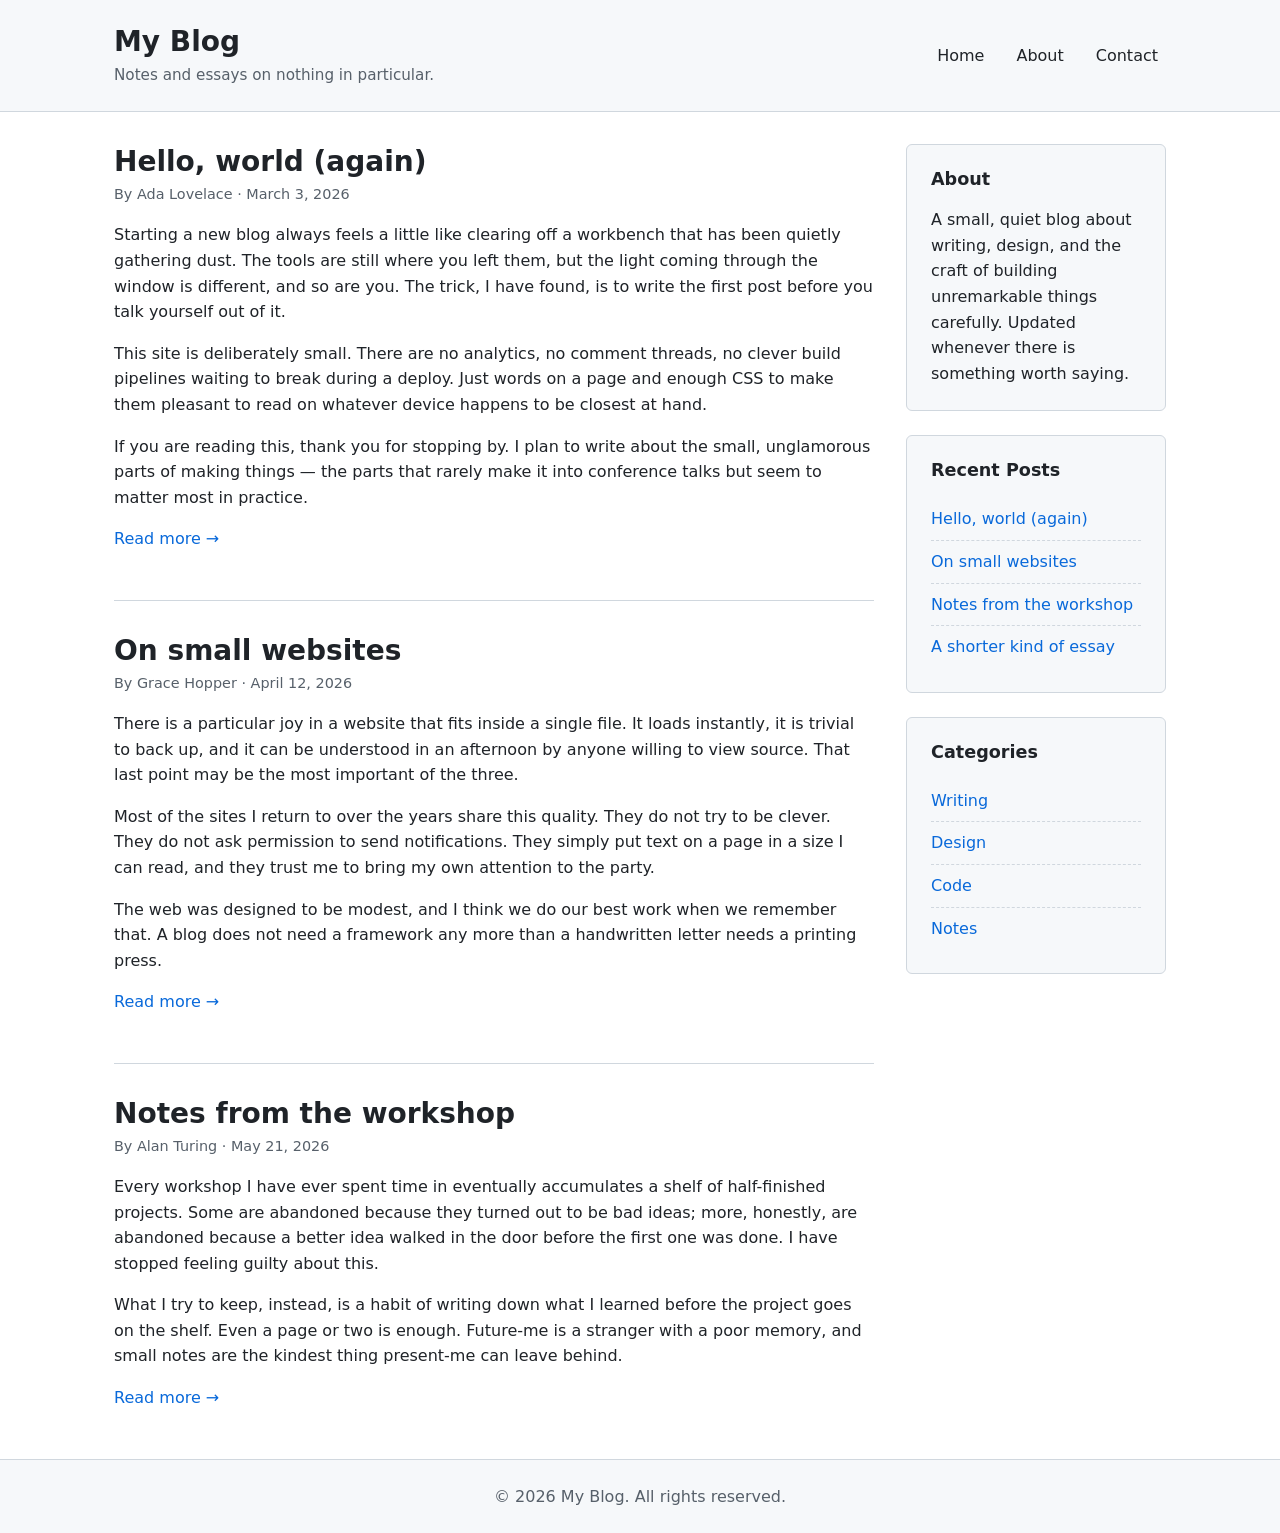
==== commit d6fe0e5f: "team-workflow: request.md" ====
--- a/index.html
+++ b/index.html
@@ -1,93 +1,319 @@
 <!DOCTYPE html>
 <html lang="en">
-<head>
-  <meta charset="UTF-8">
-  <meta name="viewport" content="width=device-width, initial-scale=1.0">
-  <title>Nikos's Notebook</title>
-  <meta name="description" content="Notes on software, by Nikos Kostopoulos">
-  <link rel="stylesheet" href="styles.css">
-</head>
-<body>
-  <div class="page">
+  <head>
+    <meta charset="utf-8">
+    <meta name="viewport" content="width=device-width, initial-scale=1">
+    <meta name="description" content="A small, simple demo blog.">
+    <meta name="color-scheme" content="light dark">
+    <title>My Blog — Notes and Essays</title>
+    <style>
+      :root {
+        --color-bg:      #ffffff;
+        --color-fg:      #1f2328;
+        --color-muted:   #57606a;
+        --color-accent:  #0969da;
+        --color-border:  #d0d7de;
+        --color-surface: #f6f8fa;
+
+        --space-1: 0.25rem;
+        --space-2: 0.5rem;
+        --space-3: 1rem;
+        --space-4: 1.5rem;
+        --space-5: 2rem;
+        --space-6: 3rem;
+
+        --content-max: 1100px;
+        --sidebar-w:   260px;
+        --radius:      6px;
+      }
+
+      @media (prefers-color-scheme: dark) {
+        :root {
+          --color-bg:      #0d1117;
+          --color-fg:      #e6edf3;
+          --color-muted:   #8b949e;
+          --color-accent:  #58a6ff;
+          --color-border:  #30363d;
+          --color-surface: #161b22;
+        }
+      }
+
+      *, *::before, *::after { box-sizing: border-box; }
+
+      html { font-size: 100%; }
+
+      body {
+        margin: 0;
+        font-family: system-ui, -apple-system, "Segoe UI", Roboto, "Helvetica Neue", Arial, sans-serif;
+        font-size: 1rem;
+        line-height: 1.6;
+        color: var(--color-fg);
+        background: var(--color-bg);
+      }
+
+      h1, h2, h3 {
+        line-height: 1.25;
+        margin: 0 0 var(--space-3);
+      }
+
+      p { margin: 0 0 var(--space-3); }
+
+      a {
+        color: var(--color-accent);
+        text-decoration: none;
+      }
+      a:hover { text-decoration: underline; }
+      a:focus-visible {
+        outline: 2px solid var(--color-accent);
+        outline-offset: 2px;
+        border-radius: var(--radius);
+      }
+
+      .site-header {
+        border-bottom: 1px solid var(--color-border);
+        background: var(--color-surface);
+      }
+
+      .site-header__row {
+        display: flex;
+        flex-wrap: wrap;
+        align-items: center;
+        justify-content: space-between;
+        gap: var(--space-3);
+        max-width: var(--content-max);
+        margin-inline: auto;
+        padding: var(--space-4) var(--space-4);
+      }
+
+      .site-brand { min-width: 0; }
+
+      .site-title {
+        font-size: 1.5rem;
+        margin: 0;
+        color: var(--color-fg);
+      }
+
+      .site-tagline {
+        margin: var(--space-1) 0 0;
+        color: var(--color-muted);
+        font-size: 0.95rem;
+      }
+
+      .site-nav ul {
+        list-style: none;
+        margin: 0;
+        padding: 0;
+        display: flex;
+        flex-wrap: wrap;
+        gap: var(--space-3);
+      }
+
+      .site-nav a {
+        display: inline-block;
+        padding: var(--space-1) var(--space-2);
+        color: var(--color-fg);
+        font-weight: 500;
+      }
+      .site-nav a:hover { color: var(--color-accent); }
+
+      .page {
+        display: grid;
+        grid-template-columns: 1fr;
+        gap: var(--space-5);
+        max-width: var(--content-max);
+        margin-inline: auto;
+        padding: var(--space-5) var(--space-4);
+      }
+
+      .posts { min-width: 0; }
+
+      .post {
+        padding: 0 0 var(--space-5);
+        border-bottom: 1px solid var(--color-border);
+        margin-bottom: var(--space-5);
+      }
+      .post:last-child {
+        border-bottom: 0;
+        margin-bottom: 0;
+        padding-bottom: 0;
+      }
+
+      .post__header { margin-bottom: var(--space-3); }
+
+      .post__title {
+        font-size: 1.5rem;
+        margin: 0 0 var(--space-1);
+      }
+
+      .post__meta {
+        color: var(--color-muted);
+        font-size: 0.9rem;
+        margin: 0;
+      }
+
+      .post__more {
+        font-weight: 500;
+      }
+
+      .sidebar {
+        display: flex;
+        flex-direction: column;
+        gap: var(--space-4);
+        min-width: 0;
+      }
+
+      .widget {
+        background: var(--color-surface);
+        border: 1px solid var(--color-border);
+        border-radius: var(--radius);
+        padding: var(--space-4);
+      }
+
+      .widget__title {
+        font-size: 1.1rem;
+        margin: 0 0 var(--space-3);
+        color: var(--color-fg);
+      }
+
+      .widget p { margin: 0; color: var(--color-fg); }
+
+      .widget ul {
+        list-style: none;
+        margin: 0;
+        padding: 0;
+      }
+
+      .widget li {
+        padding: var(--space-1) 0;
+        border-bottom: 1px dashed var(--color-border);
+      }
+      .widget li:last-child { border-bottom: 0; }
+
+      .widget a {
+        display: block;
+        padding: var(--space-1) 0;
+      }
+
+      .site-footer {
+        border-top: 1px solid var(--color-border);
+        background: var(--color-surface);
+        color: var(--color-muted);
+        text-align: center;
+        padding: var(--space-4) var(--space-3);
+      }
+
+      .site-footer p { margin: 0; }
+
+      @media (min-width: 768px) {
+        .page {
+          grid-template-columns: minmax(0, 1fr) var(--sidebar-w);
+        }
+        .site-title { font-size: 1.75rem; }
+        .post__title { font-size: 1.75rem; }
+      }
+
+      @media print {
+        .site-nav,
+        .sidebar,
+        .site-footer { display: none; }
+        body {
+          color: #000;
+          background: #fff;
+        }
+        .site-header,
+        .widget,
+        .site-footer { background: transparent; }
+        .page {
+          display: block;
+          max-width: none;
+          padding: 0;
+        }
+        a { color: #000; text-decoration: underline; }
+      }
+    </style>
+  </head>
+  <body>
     <header class="site-header">
-      <h1 class="site-title"><a href="index.html">Nikos's Notebook</a></h1>
-      <p class="tagline">Notes on software, by Nikos Kostopoulos</p>
-      <nav class="site-nav" aria-label="Primary">
-        <a class="is-current" href="index.html" aria-current="page">Home</a>
-        <a href="posts.html">Posts</a>
-        <a href="deep-dives.html">Deep Dives</a>
-        <a href="news.html">News</a>
-        <a href="weather.html">Weather</a>
-        <a href="about.html">About</a>
-        <a href="communication.html">Contact</a>
-      </nav>
-    </header>
-
-    <main>
-      <section class="hero">
-        <img class="hero-image" src="assets/hero.png" alt="" loading="eager" decoding="async" />
-        <h1>Nikos's Notebook</h1>
-        <p class="hero-subhead">Short notes on software, the people who build it, and the tools we use.</p>
-        <p class="hero-ctas">
-          <a class="btn btn-primary" href="posts.html">Read the posts</a>
-          <a class="btn btn-secondary" href="about.html">About me</a>
-        </p>
-      </section>
-
-      <section class="landing-highlights">
-        <h2>What you'll find here</h2>
-        <ul class="card-grid">
-          <li class="card">
-            <h3>Posts</h3>
-            <p>Short, frequent notes on software, tools, and the craft of building things.</p>
-            <a class="card-link" href="posts.html">Browse the posts →</a>
-          </li>
-          <li class="card">
-            <h3>About</h3>
-            <p>A little about who I am, what I work on, and why this notebook exists.</p>
-            <a class="card-link" href="about.html">Read about me →</a>
-          </li>
-          <li class="card">
-            <h3>Get in touch</h3>
-            <p>Drop a note, ask a question, or just say hello — I read every message.</p>
-            <a class="card-link" href="communication.html">Send a message →</a>
-          </li>
-        </ul>
-      </section>
-    </main>
-
-    <footer class="site-footer">
-      <div class="footer-columns">
-        <section class="footer-col footer-about">
-          <h3>About</h3>
-          <p>Nikos's Notebook is a small place for notes on software, written by Nikos Kostopoulos.</p>
-        </section>
-
-        <nav class="footer-col footer-links" aria-label="Footer">
-          <h3>Links</h3>
+      <div class="site-header__row">
+        <div class="site-brand">
+          <h1 class="site-title">My Blog</h1>
+          <p class="site-tagline">Notes and essays on nothing in particular.</p>
+        </div>
+        <nav aria-label="Primary" class="site-nav">
           <ul>
-            <li><a href="index.html">Home</a></li>
-            <li><a href="posts.html">Posts</a></li>
-            <li><a href="deep-dives.html">Deep Dives</a></li>
-            <li><a href="news.html">News</a></li>
-            <li><a href="weather.html">Weather</a></li>
-            <li><a href="about.html">About</a></li>
-            <li><a href="communication.html">Contact</a></li>
-            <li><a href="feed.xml">RSS</a></li>
+            <li><a href="#">Home</a></li>
+            <li><a href="#">About</a></li>
+            <li><a href="#">Contact</a></li>
           </ul>
         </nav>
-
-        <address class="footer-col footer-contact">
-          <h3>Contact</h3>
-          <a href="mailto:nikos@papergo.io">nikos@papergo.io</a>
-        </address>
       </div>
-
-      <div class="footer-bottom">
-        <p class="copyright">© 2026 Nikos Kostopoulos</p>
-        <p class="footer-built">Built with plain HTML &amp; CSS</p>
-      </div>
+    </header>
+
+    <div class="page">
+      <main class="posts" aria-label="Blog posts">
+        <article class="post">
+          <header class="post__header">
+            <h2 class="post__title">Hello, world (again)</h2>
+            <p class="post__meta">By Ada Lovelace · March 3, 2026</p>
+          </header>
+          <p>Starting a new blog always feels a little like clearing off a workbench that has been quietly gathering dust. The tools are still where you left them, but the light coming through the window is different, and so are you. The trick, I have found, is to write the first post before you talk yourself out of it.</p>
+          <p>This site is deliberately small. There are no analytics, no comment threads, no clever build pipelines waiting to break during a deploy. Just words on a page and enough CSS to make them pleasant to read on whatever device happens to be closest at hand.</p>
+          <p>If you are reading this, thank you for stopping by. I plan to write about the small, unglamorous parts of making things — the parts that rarely make it into conference talks but seem to matter most in practice.</p>
+          <p><a class="post__more" href="#" aria-label="Read more about Hello, world (again)">Read more →</a></p>
+        </article>
+
+        <article class="post">
+          <header class="post__header">
+            <h2 class="post__title">On small websites</h2>
+            <p class="post__meta">By Grace Hopper · April 12, 2026</p>
+          </header>
+          <p>There is a particular joy in a website that fits inside a single file. It loads instantly, it is trivial to back up, and it can be understood in an afternoon by anyone willing to view source. That last point may be the most important of the three.</p>
+          <p>Most of the sites I return to over the years share this quality. They do not try to be clever. They do not ask permission to send notifications. They simply put text on a page in a size I can read, and they trust me to bring my own attention to the party.</p>
+          <p>The web was designed to be modest, and I think we do our best work when we remember that. A blog does not need a framework any more than a handwritten letter needs a printing press.</p>
+          <p><a class="post__more" href="#" aria-label="Read more about On small websites">Read more →</a></p>
+        </article>
+
+        <article class="post">
+          <header class="post__header">
+            <h2 class="post__title">Notes from the workshop</h2>
+            <p class="post__meta">By Alan Turing · May 21, 2026</p>
+          </header>
+          <p>Every workshop I have ever spent time in eventually accumulates a shelf of half-finished projects. Some are abandoned because they turned out to be bad ideas; more, honestly, are abandoned because a better idea walked in the door before the first one was done. I have stopped feeling guilty about this.</p>
+          <p>What I try to keep, instead, is a habit of writing down what I learned before the project goes on the shelf. Even a page or two is enough. Future-me is a stranger with a poor memory, and small notes are the kindest thing present-me can leave behind.</p>
+          <p><a class="post__more" href="#" aria-label="Read more about Notes from the workshop">Read more →</a></p>
+        </article>
+      </main>
+
+      <aside class="sidebar" aria-label="Sidebar">
+        <section class="widget" aria-labelledby="about-heading">
+          <h2 id="about-heading" class="widget__title">About</h2>
+          <p>A small, quiet blog about writing, design, and the craft of building unremarkable things carefully. Updated whenever there is something worth saying.</p>
+        </section>
+
+        <section class="widget" aria-labelledby="recent-heading">
+          <h2 id="recent-heading" class="widget__title">Recent Posts</h2>
+          <ul>
+            <li><a href="#">Hello, world (again)</a></li>
+            <li><a href="#">On small websites</a></li>
+            <li><a href="#">Notes from the workshop</a></li>
+            <li><a href="#">A shorter kind of essay</a></li>
+          </ul>
+        </section>
+
+        <section class="widget" aria-labelledby="categories-heading">
+          <h2 id="categories-heading" class="widget__title">Categories</h2>
+          <ul>
+            <li><a href="#">Writing</a></li>
+            <li><a href="#">Design</a></li>
+            <li><a href="#">Code</a></li>
+            <li><a href="#">Notes</a></li>
+          </ul>
+        </section>
+      </aside>
+    </div>
+
+    <footer class="site-footer">
+      <p>&copy; 2026 My Blog. All rights reserved.</p>
     </footer>
-  </div>
-</body>
+  </body>
 </html>
